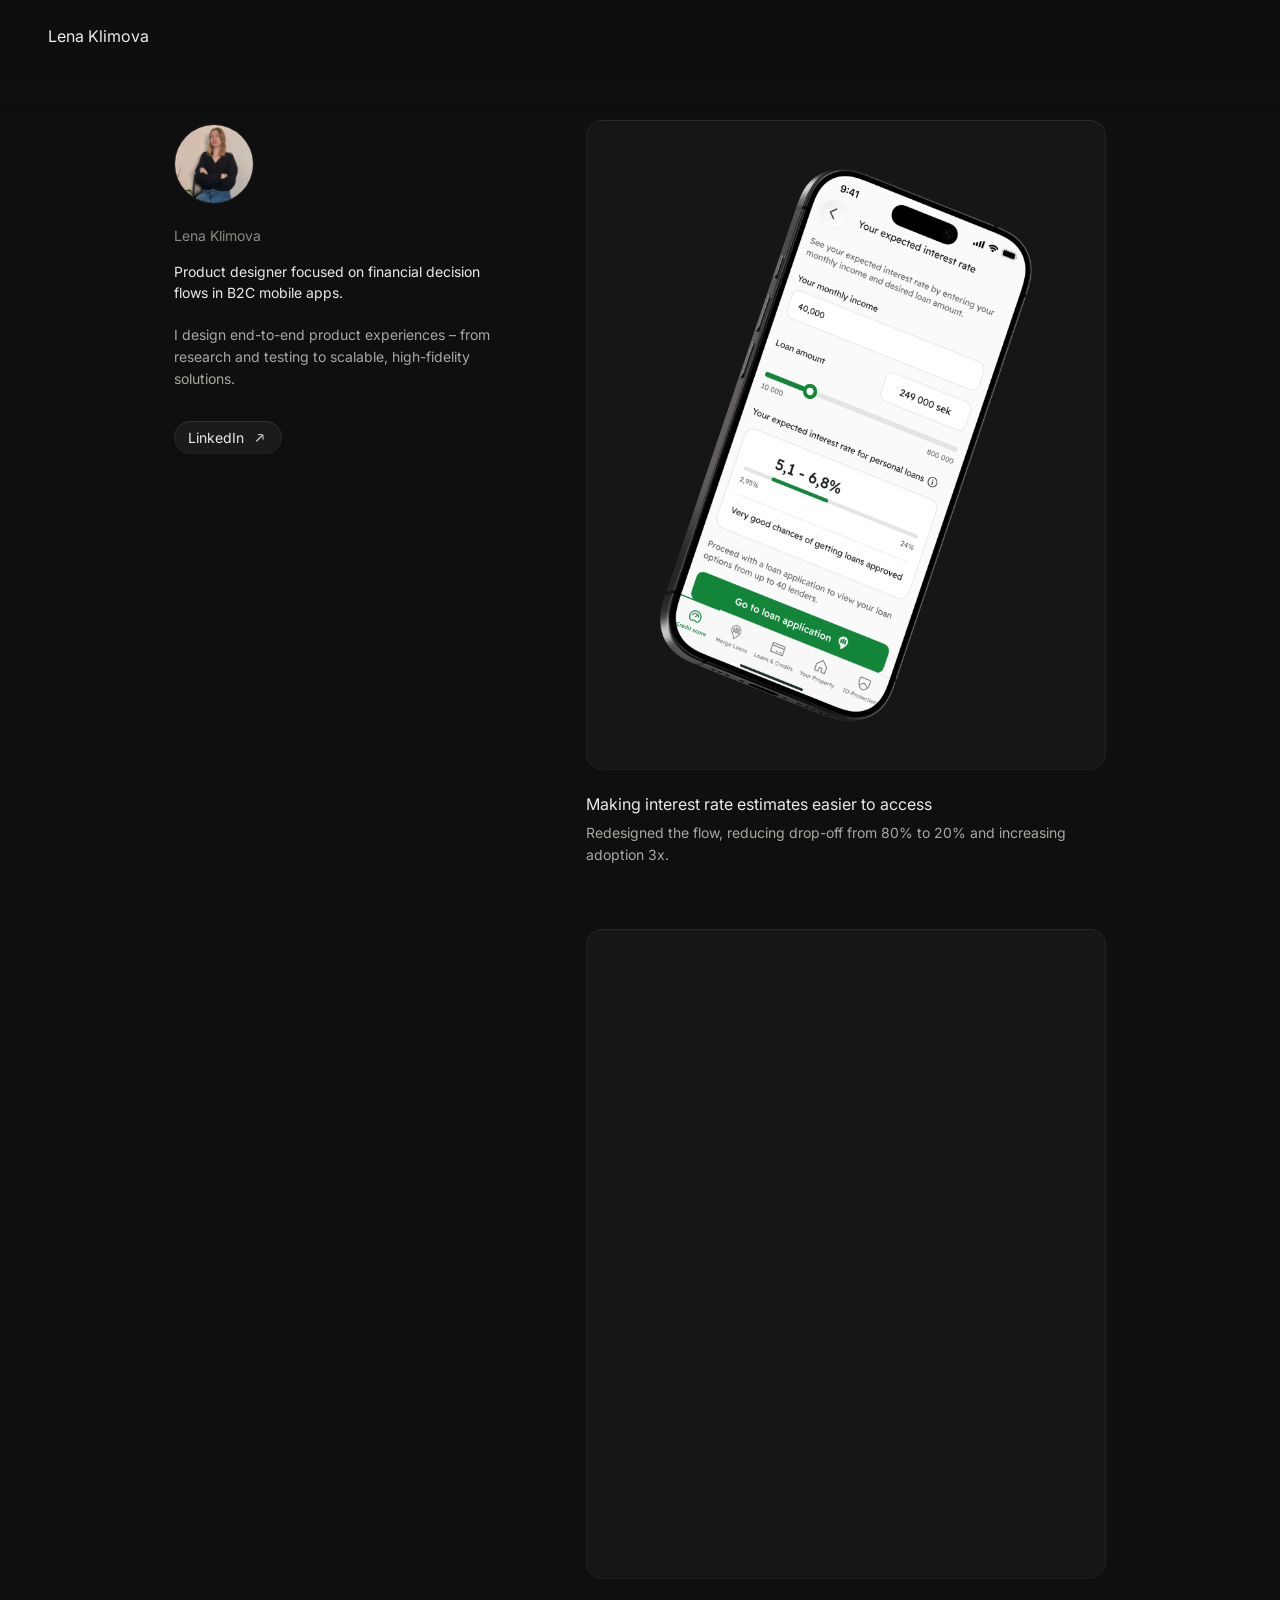
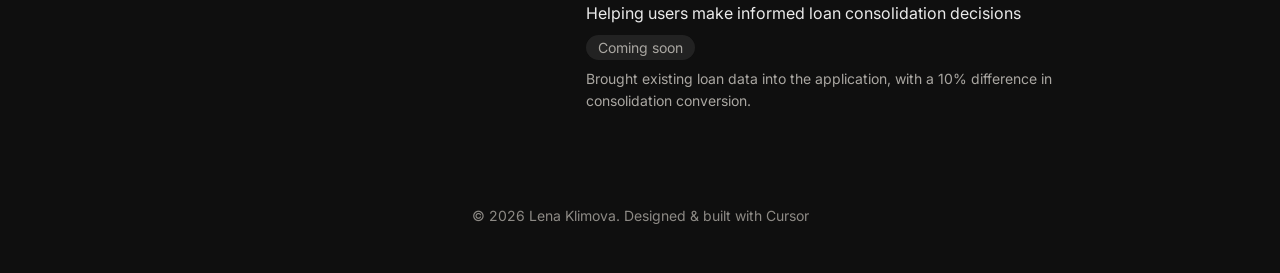
==== index.html @ 13dbcd78 "Make the Coming soon badge smaller. The previous padding change was too slight to see next to the Li" ====
<!DOCTYPE html>
<html lang="en">
<head>
  <meta charset="UTF-8" />
  <meta name="viewport" content="width=device-width, initial-scale=1.0" />
  <title>Lena Klimova</title>

  <!-- Google Fonts (Inter) -->
  <link href="https://fonts.googleapis.com/css2?family=Inter:wght@400;500;600&display=swap" rel="stylesheet">

  <link rel="stylesheet" href="styles.css?v=124" />
</head>
<body class="preload home">

  <nav class="nav">
    <a href="/lena-portfolio/" class="nav-logo">Lena Klimova</a>
  </nav>

  <main class="home-shell">
    <aside class="home-bio">
      <img src="avatar.jpg" class="avatar" alt="Lena Klimova" />
      <p class="text-small">Lena Klimova</p>
      <p class="home-bio-role">Product designer focused on financial decision flows in B2C mobile apps.</p>
      <p class="home-bio-sub">
        I design end-to-end product experiences – from research and testing to scalable, high-fidelity solutions.
      </p>
      <a href="https://www.linkedin.com/in/lena-klimova-8a553314b/" target="_blank" rel="noopener noreferrer" class="button">
        LinkedIn
        <svg viewBox="0 0 24 24" fill="none">
          <path d="M9.46484 6.96484L15.5359 6.96485C16.0882 6.96485 16.5359 7.41257 16.5359 7.96485L16.5359 14.0359" stroke="currentColor" stroke-width="1.5" stroke-linecap="round"/>
          <path d="M6.96484 16.4648L15.4648 7.96484" stroke="currentColor" stroke-width="1.8" stroke-linecap="round"/>
        </svg>
      </a>
    </aside>

    <div class="home-work">

      <article class="home-entry case reveal-group">
        <a href="case-irm-kreddy.html" class="home-entry-link reveal">
          <div class="case-card home-preview">
            <img src="images/case/irm/irm-cover.png?v=trim" alt="Interest rate estimation in Kreddy" class="home-preview-cover" />
          </div>
          <h2 class="home-entry-title">Making interest rate estimates easier to access</h2>
          <p class="home-entry-subtext">
            Redesigned the flow, reducing drop-off from 80% to 20% and increasing adoption 3x.
          </p>
        </a>
      </article>

      <article class="home-entry case reveal-group">
        <div class="home-entry-link home-entry-static reveal">
          <div class="case-card home-preview">
            <video class="home-preview-cover" src="images/case/loan/uc-cover.mp4?v=h264" autoplay muted loop playsinline preload="auto" aria-label="Loan consolidation in Kreddy"></video>
          </div>
          <h2 class="home-entry-title">Helping users make informed loan consolidation decisions</h2>
          <span class="case-badge">Coming soon</span>
          <p class="home-entry-subtext">
            Brought existing loan data into the application, with a 10% difference in consolidation conversion.
          </p>
        </div>
      </article>

    </div>
  </main>

  <footer class="footer reveal">
    <p class="text-small">© 2026 Lena Klimova. Designed & built with Cursor</p>
  </footer>

  <script src="script.js?v=57"></script>
</body>
</html>
---- styles.css ----
:root {
  /* Background */
  --bg-primary: #0F0F0F;
  --bg-button: rgba(255, 255, 255, 0.05);

  /* Shared fill for raised surfaces (cards, media shells).
     Sits just above --bg-primary; the stroke carries the edge. */
  --surface-fill: #161616;

  /* Text */
  --text-primary: #EAEAEA;
  --text-secondary: #AAA7A2;
  --text-tertiary: #8D8A85;

  /* Typography */
  --font-family: Inter, sans-serif;
  --text-hero: 40px;
  --text-title: 24px;
  --text-body: 16px;
  --text-small: 14px;
  --weight-medium: 500;
  --weight-regular: 400;
  --lh-tight: 1.15;
  --lh-heading: 1.25;
  --lh-normal: 1.2;
  --lh-body: 1.55;

  /* Bevelled hairline for dark surfaces: overall 1px stroke,
     lit top edge, shaded bottom edge. */
  --surface-stroke:
    inset 0 0 0 1px rgba(255, 255, 255, 0.05),
    inset 0 1px rgba(80, 80, 80, 0.16),
    inset 0 -1px rgba(0, 0, 0, 0.18);

  /* Corner radius for landscape media surfaces (hero, case images). */
  --radius-media: 28px;

  /* subtle motion tokens */
  --motion-duration: 0.48s;
  --motion-ease: cubic-bezier(0.22, 1, 0.36, 1);
  --reveal-offset: 20px;
  --reveal-duration: 0.6s;
  --reveal-stagger: 80ms;

  /* Single source of truth for case card width.
     Used by both .case-cards (grid) and .case-cards--scroll (flex). */
  --case-card-width: calc((100% - 16px) / 2);
}

*,
*::before,
*::after {
  box-sizing: border-box;
}

html {
  overflow-x: clip;
  max-width: 100%;
}

body {
    margin: 0;
    font-family: var(--font-family);
    background: var(--bg-primary);
    color: var(--text-primary);
    overflow-x: clip;
    max-width: 100%;
  }

img,
video {
  max-width: 100%;
  height: auto;
}

.text-hero {
  font-family: var(--font-family);
  font-size: var(--text-hero);
  font-weight: var(--weight-regular);
  line-height: 1.1;
  letter-spacing: -0.01em;
}

.text-title {
  font-family: var(--font-family);
  font-size: var(--text-title);
  font-weight: var(--weight-regular);
  line-height: var(--lh-heading);
  color: var(--text-primary);
}

.text-body {
  font-family: var(--font-family);
  font-size: var(--text-body);
  font-weight: var(--weight-regular);
  line-height: var(--lh-normal);
  color: var(--text-secondary);
}

.text-small {
  font-family: var(--font-family);
  font-size: var(--text-small);
  font-weight: var(--weight-regular);
  line-height: var(--lh-normal);
  color: var(--text-tertiary);
}

p {
  line-height: var(--lh-body);
  margin-top: 0;
  margin-bottom: 16px;
}

h2,
h3 {
  margin-top: 0;
  margin-bottom: 16px;
}

p.text-body {
  line-height: var(--lh-body);
}

body.preload .reveal {
  opacity: 0 !important;
  transform: translateY(var(--reveal-offset)) !important;
}

body.preload .direction-points .direction-point {
  opacity: 0;
  transform: translateY(8px);
}

  /* NAV */
  
  .nav {
    position: sticky;
    top: 0;
    left: 0;
    width: 100%;
    z-index: 1000;
    box-sizing: border-box;
    height: 72px;
    display: flex;
    align-items: center;
    padding: 0 48px;
    font-weight: var(--weight-regular);
    background: rgba(15, 15, 15, 0.35);
    border: none;
    box-shadow: none;
    backdrop-filter: blur(20px);
    -webkit-backdrop-filter: blur(20px);
    transition: background 0.3s ease;
  }

  .nav.scrolled {
    background: rgba(15, 15, 15, 0.4);
  }

  .nav::after {
    content: "";
    position: absolute;
    left: 0;
    right: 0;
    bottom: -40px;
    height: 40px;
    background: linear-gradient(
      to bottom,
      rgba(15, 15, 15, 0.25),
      rgba(15, 15, 15, 0.12),
      rgba(15, 15, 15, 0)
    );
    pointer-events: none;
  }
  
  .nav-logo {
    font-size: 16px;
    color: inherit;
    text-decoration: none;
    cursor: pointer;
    transition: opacity 0.2s ease;
  }

  .nav-logo:hover {
    opacity: 0.8;
  }

  /* HOME: work column + sticky bio */

.home-shell {
  display: grid;
  grid-template-columns: 340px 520px;
  column-gap: 72px;
  align-items: start;
  max-width: 1004px;
  margin: 0 auto;
  padding: 48px 36px 24px;
}

.home-work {
  min-width: 0;
}

.home .case {
  margin-bottom: 64px;
}

.home .case:last-child {
  margin-bottom: 0;
}

.home-entry-link {
  display: block;
  color: inherit;
  text-decoration: none;
}

.home .case-card.home-preview {
  margin-top: 0;
  width: 100%;
  aspect-ratio: 4 / 5;
  border-radius: 16px;
}

.home .case-card.home-preview img {
  width: 100%;
  height: 100%;
  object-fit: cover;
  object-position: center;
}

.home .case-card.home-preview img.home-preview-cover,
.home .case-card.home-preview video.home-preview-cover {
  display: block;
  object-fit: contain;
  object-position: center;
  background: transparent;
  pointer-events: none;
}

.home .case-card.home-preview:has(video.home-preview-cover) {
  display: flex;
  align-items: center;
  justify-content: center;
  overflow: hidden;
}

.home .case-card.home-preview video.home-preview-cover {
  width: auto;
  height: 139%;
  max-width: none;
  flex: 0 0 auto;
  object-fit: fill;
  transform: translateY(12px);
}

.home .case-card.home-preview:has(.home-preview-cover) {
  padding: 48px 20px;
}

.home-entry-title {
  margin: 24px 0 0;
  color: var(--text-primary);
  font-family: var(--font-family);
  font-size: var(--text-body);
  font-weight: var(--weight-regular);
  line-height: var(--lh-heading);
}

.home-entry-link .case-badge {
  margin-top: 12px;
  padding: 4px 12px;
  background: #222222;
  color: var(--text-secondary);
}

.home-entry-subtext {
  margin: 8px 0 0;
  color: var(--text-secondary);
  font-family: var(--font-family);
  font-size: var(--text-small);
  font-weight: var(--weight-regular);
  line-height: var(--lh-body);
}

.home-entry-link .case-badge + .home-entry-subtext {
  margin-top: 8px;
}

@media (hover: hover) and (pointer: fine) {
  .home .case-card.home-preview:hover {
    transform: none;
  }

  .home-entry-link:hover .home-preview {
    transform: translateY(-4px);
  }

  .home-entry-static:hover .home-preview {
    transform: none;
  }
}

.home-entry-static {
  cursor: default;
}

.home-bio {
  position: sticky;
  top: 96px;
  display: flex;
  flex-direction: column;
  align-items: flex-start;
  padding-top: 4px;
}

.home-bio .avatar {
  width: 80px;
  height: 80px;
  margin-bottom: 24px;
}

.home-bio .text-small {
  margin: 0 0 16px;
}

.home-bio-role {
  margin: 0 0 20px;
  color: var(--text-primary);
  font-family: var(--font-family);
  font-size: var(--text-small);
  font-weight: var(--weight-regular);
  line-height: var(--lh-body);
}

.home-bio-sub {
  margin: 0 0 32px;
  color: var(--text-secondary);
  font-family: var(--font-family);
  font-size: var(--text-small);
  font-weight: var(--weight-regular);
  line-height: var(--lh-body);
}

.home-bio .button {
  width: auto;
  justify-content: flex-start;
  padding: 8px 14px;
  font-size: var(--text-small);
}

.home-bio .button svg {
  width: 16px;
  height: 16px;
}

.home .footer {
  max-width: 1004px;
  margin: 0 auto;
  padding: 72px 36px 48px;
}

  /* HERO */
  
  .hero {
    display: flex;
    flex-direction: column;
    align-items: center;
    text-align: center;
    padding: 48px 20px 120px;
  }
  
  /* AVATAR */
  
  .avatar {
  width: 96px;
  height: 96px;

  border-radius: 50%;
  object-fit: cover;

  border: 1px solid rgba(255, 255, 255, 0.08);

  margin-bottom: 24px;
  filter: brightness(0.95) contrast(0.92);
}
  
  /* TITLE */
  
  h1 {
    max-width: 720px;
    margin: 0 0 24px;
  }
  
  /* SUBTEXT */
  
  .subtext {
    max-width: 456px;
    color: var(--text-secondary);
    margin: 0 0 24px;
    line-height: var(--lh-body);
  }
  
  /* BUTTONS */
  
  .buttons {
    display: flex;
    justify-content: center;
    gap: 12px;
  }
  
  .button {
    display: inline-flex;
    align-items: center;
    gap: 8px;
  
    padding: 10px 16px;
    border-radius: 999px;
  
    background: var(--bg-button);
    color: var(--text-primary);
  
    font-size: var(--text-body);
    font-weight: var(--weight-regular);
    text-decoration: none;

    box-shadow: var(--surface-stroke);

    transition: all 0.2s ease;
  }
  
  .button svg {
    width: 20px;
    height: 20px;
    opacity: 0.9;
  }
  
  /* hover */
  
  .button:hover {
    background: rgba(255, 255, 255, 0.1);
  }
  
  .button:hover svg {
    transform: translate(2px, -2px);
  }
  /* =========================
   CASES SECTION
========================= */

.cases {
  max-width: 1100px;
  margin: 0 auto;
  padding: 115px 20px 24px;
  overflow-x: clip;
}

.cases .case-subtext {
  max-width: 640px;
}

.case-page {
  max-width: 1100px;
  margin: 0 auto;
  padding: 96px 20px 80px;
  overflow-x: clip;
}

/* Case study page hero (scoped — homepage also uses .hero) */
.case-page .hero {
  display: block;
  text-align: left;
  padding: 0;
}

.case-page .hero p {
  margin: 0;
}

.case-page .hero h1 {
  max-width: none;
}

.case-page .hero h1 {
  margin: 0;
}

.case-page .hero-grid {
  display: grid;
  grid-template-columns: 560px 300px;
  gap: 140px;
  align-items: start;
}

.case-page .hero-left {
  display: flex;
  flex-direction: column;
  gap: 16px;
}

.case-page .hero-left > .text-small {
  margin-bottom: 12px;
}

.case-page .hero-results {
  display: flex;
  flex-direction: column;
  width: 100%;
  margin-top: 32px;
}

.case-page .hero-results .text-title {
  margin: 0 0 16px;
}

.case-page .hero-results-metrics,
.metric-row {
  display: flex;
  flex-direction: row;
  flex-wrap: nowrap;
  align-items: flex-start;
  gap: 88px;
  width: 100%;
}

.case-page .hero-results-metric,
.metric-item {
  display: flex;
  flex-direction: column;
  gap: 4px;
}

.case-page .hero-results .section-subheading,
.metric-item .section-subheading {
  margin: 0;
  font-variant-numeric: tabular-nums;
}

.case-page .hero-results .impact-arrow,
.metric-item .impact-arrow {
  font-size: 0.9em;
  color: var(--text-secondary);
  transform: translateY(-0.04em);
}

.case-page .hero-results .text-body,
.metric-item .text-body {
  margin: 0;
}

.case-content .metric-item p {
  margin: 0;
}

.case-content .metric-row + .text-body {
  margin-top: 32px;
}

.case-content .metric-row + .section-kicker {
  margin-top: 32px;
}

.hero-text {
  max-width: 800px;
}

.case-page .hero-right {
  display: flex;
  flex-direction: column;
  gap: 32px;
}

.case-page .meta-block {
  display: flex;
  flex-direction: column;
  gap: 0;
}

.case-page .meta-block p {
  margin: 0;
}

.case-page .meta-block .text-small {
  margin-bottom: 10px;
}

.case-page .meta-block .text-body + .text-body {
  margin-top: 4px;
}

.case-page .hero-image {
  margin-top: 40px;
  margin-bottom: 0;
  width: 100%;
  height: 640px;
  border-radius: var(--radius-media);

  background-color: var(--surface-fill);
  background-image: url("irm-hero.jpg");
  background-size: cover;
  background-position: center;
  background-repeat: no-repeat;
  box-shadow: var(--surface-stroke);
}

/* Empty hero media shell for case scaffolds (keeps shared card metrics). */
.case-page .hero-image--placeholder {
  background-image: none;
}

.case-section {
  margin-top: 80px;
}

@media (min-width: 901px) {
  .case-section:not(:has(.case-block, .case-cards, .case-hypotheses, .impact-metrics, .compare-columns))
    + .case-section:not(:has(.case-block, .case-cards, .case-hypotheses, .impact-metrics, .compare-columns)) {
    margin-top: 64px;
  }

  .case-section:not(:has(.case-block, .case-cards, .case-hypotheses, .impact-metrics, .compare-columns))
    + .case-section.case-section--visual {
    margin-top: 80px;
  }
}

.case-block + .case-block {
  margin-top: 72px;
}

.case-content + .case-block,
.case-content + .case-hypotheses,
.case-block + .case-content,
.case-cards + .case-content {
  margin-top: 40px;
}

.case-content + .compare-columns {
  margin-top: 40px;
}

.compare-columns + .case-content {
  margin-top: 24px;
}

.case-block + .case-hypotheses {
  margin-top: 40px;
}

.case-content {
  max-width: 576px;
  display: flex;
  flex-direction: column;
}

.case-content p,
.case-content li {
  line-height: var(--lh-body);
}

.case-content p {
  margin-top: 0;
  margin-bottom: 16px;
}

.case-content p.section-subheading {
  font-size: 18px;
  line-height: var(--lh-heading);
}

.case-content p,
.case-content ul {
  max-width: 576px;
}

.case-content .text-title {
  margin: 0 0 16px;
}

.case-content .text-body {
  margin: 0 0 16px;
  color: var(--text-secondary);
}

.case-content .case-subtext {
  margin: 0 0 16px;
  color: var(--text-secondary);
}

.case-content .text-body + .text-body,
.case-content .case-subtext + .text-body,
.case-content .text-body + .case-subtext {
  margin-top: 0;
}

.case-content .text-body:has(+ .text-title),
.case-content .case-subtext:has(+ .text-title) {
  margin-bottom: 0;
}

.case-content .text-title + .text-body,
.case-content .text-title + .case-subtext {
  margin-top: 0;
}

.case-content .text-body + .text-title {
  margin-top: 80px;
}

.case-content:has(+ .case-block) > :last-child,
.case-content:has(+ .case-hypotheses) > :last-child,
.case-content:has(+ .case-cards) > :last-child,
.case-content:has(+ .compare-columns) > :last-child {
  margin-bottom: 0;
}

.section-subheading {
  color: var(--text-primary);
  font-family: var(--font-family);
  font-size: var(--text-body);
  font-weight: 500;
  line-height: var(--lh-heading);
  margin: 24px 0 12px;
}

.section-kicker {
  margin: 0 0 8px;
  color: var(--text-primary);
  font-family: var(--font-family);
  font-size: 20px;
  font-weight: 500;
  line-height: var(--lh-heading);
}

.case-content p.section-kicker {
  margin: 0 0 8px;
}

.case-content .text-title:has(+ .section-kicker) {
  margin-bottom: 0;
}

.case-content .text-title + .section-kicker {
  margin-top: 16px;
}

.case-content .text-body:has(+ .section-kicker) {
  margin-bottom: 0;
}

.case-content .text-body + .section-kicker {
  margin-top: 32px;
}

.case-content .section-kicker + .metric-row {
  margin-top: 0;
}

.case-content .section-kicker + .impact-metrics {
  margin-top: 8px;
}

.analysis-label {
  color: var(--text-primary);
  font-weight: 500;
}

.case-content .case-subtext:has(+ .section-subheading) {
  margin-bottom: 0;
}

.case-content .case-subtext + .section-subheading {
  margin-top: 24px;
}

.case-content ul {
  margin-top: 0;
  margin-bottom: 0;
  padding-left: 18px;
  color: var(--text-secondary);
}

.case-content .text-body + ul {
  margin-top: 16px;
}

.case-content .text-title + ul {
  margin-top: 0;
}

.case-content .text-title:has(+ ul) {
  margin-bottom: 12px;
}

.case-content .section-subheading + ul {
  margin-top: 0;
}

.case-content ul + .section-subheading {
  margin-top: 24px;
}

.case-list li {
  margin-top: 6px;
}

.case-list li:first-child {
  margin-top: 0;
}

.case-content .case-list li {
  font-size: var(--text-body);
  font-weight: var(--weight-regular);
}

.case-hypotheses {
  width: 100%;
  margin-top: 0;
  margin-bottom: 0;
  display: grid;
  grid-template-columns: 1fr 1fr;
  gap: 16px;
  align-items: stretch;
}

.hypothesis-card {
  background: var(--surface-fill);
  border-radius: 20px;
  padding: 32px 40px 32px;
  min-height: auto;
  display: flex;
  flex-direction: column;
  align-items: left;
  gap: 16px;
}

.hypothesis-card > * {
  width: 100%;
  max-width: 420px;
}

.hypothesis-card h3 {
  color: var(--text-primary);
  font-size: 18px;
  font-weight: 500;
  margin: 0;
  text-align: left;
}

.hypothesis-card p {
  margin: 0;
  color: var(--text-secondary);
  font-weight: 400;
  line-height: 1.6;
  text-align: left;
}

@media (max-width: 900px) {
  .case-hypotheses {
    grid-template-columns: 1fr;
  }
}

.case-content .text-title:has(+ .impact-metrics) {
  margin-bottom: 0;
}

.case-content .text-title + .impact-metrics {
  margin-top: 32px;
}

.impact-metrics {
  display: grid;
  grid-template-columns: max-content max-content;
  column-gap: 88px;
  row-gap: 24px;
  margin-bottom: 48px;
}

.impact-metric {
  display: flex;
  flex-direction: column;
  align-items: flex-start;
  gap: 4px;
}

.impact-metric .text-hero {
  margin: 0;
  line-height: 1;
  font-variant-numeric: tabular-nums;
}

.impact-arrow {
  display: inline-block;
  margin: 0 0.22em 0 0.18em;
  font-size: 0.5em;
  font-weight: 400;
  color: var(--text-tertiary);
  line-height: 1;
  transform: translateY(-0.14em);
}

.impact-metric .text-body {
  margin: 0;
}

@media (max-width: 900px) {
  .impact-metrics {
    grid-template-columns: 1fr;
    column-gap: 0;
    row-gap: 32px;
  }

  .impact-metric {
    max-width: none;
  }
}

/* Comparison cards (e.g. Rejected vs Selected alternatives).
   Scoped under .case-cards to avoid clashing with the homepage .case-card tile
   and the homepage .case-badge. */
.case-cards {
  width: 100%;
  margin-top: 40px;
  display: grid;
  grid-template-columns: var(--case-card-width) var(--case-card-width);
  gap: 16px;
}

.case-cards .case-card {
  height: 600px;
  min-height: 600px;
  margin: 0;
  padding: 24px;
  box-sizing: border-box;
  background: var(--surface-fill);
  border-radius: 20px;
  display: flex;
  flex-direction: column;
  overflow: hidden;
  transition: none;
}

.case-cards .case-card:hover {
  transform: none;
}

.case-cards .case-card:has(video) {
  height: auto;
  min-height: 0;
  padding-bottom: 40px;
}

.case-cards .case-card:has(video) .case-card-content {
  min-height: 0;
}

.case-cards .case-card:has(video) .case-card-media {
  margin: 32px 0 0;
  flex: none;
}

.case-cards .case-card-content {
  display: flex;
  flex-direction: column;
  align-items: flex-start;
  gap: 8px;
  min-height: 140px;
}

.case-cards .card-title {
  margin: 0;
  color: var(--text-primary);
  font-family: var(--font-family);
  font-size: 18px;
  font-weight: 500;
  line-height: 1.25;
}

.case-cards .case-card .case-subtext {
  margin: 0;
  max-width: 560px;
  color: var(--text-secondary);
  font-size: 16px;
  line-height: 1.4;
}

.case-cards .case-card .case-badge {
  display: inline-block;
  align-self: flex-start;
  margin: 12px 0 0;
  padding: 6px 12px;
  border-radius: 999px;
  backdrop-filter: none;
  font-size: 14px;
  font-weight: var(--weight-regular);
  line-height: 1;
  white-space: nowrap;
}

.case-cards .case-card .case-badge.rejected {
  background: #2A2A2A;
  color: #A1A1A1;
}

.case-cards .case-card .case-badge.selected {
  background: #2A2A2A;
  color: #EAEAEA;
}

.case-card-media {
  margin: 76px -24px -24px;
  padding-top: 0;
  position: relative;
  flex: 1;
  min-height: 0;
  overflow: hidden;
  display: flex;
  justify-content: center;
  align-items: flex-start;
}

.case-cards .direction-column {
  display: flex;
  flex-direction: column;
  gap: 24px;
  min-width: 0;
}

.direction-points {
  display: flex;
  flex-direction: column;
  gap: 24px;
  margin: 0;
  padding: 0 24px 0 0;
  box-sizing: border-box;
  max-width: 100%;
  list-style: none;
}

.direction-point {
  display: flex;
  align-items: flex-start;
  gap: 8px;
}

.direction-points.is-pending .direction-point {
  opacity: 0;
  transform: translateY(8px);
}

.direction-points.is-visible .direction-point {
  animation: direction-point-in 0.9s cubic-bezier(0.33, 0, 0.2, 1) both;
}

.direction-points.is-visible .direction-point:nth-child(1) {
  animation-delay: 80ms;
}

.direction-points.is-visible .direction-point:nth-child(2) {
  animation-delay: 420ms;
}

.direction-points.is-visible .direction-point:nth-child(3) {
  animation-delay: 760ms;
}

@keyframes direction-point-in {
  from {
    opacity: 0;
    transform: translateY(8px);
  }
  to {
    opacity: 1;
    transform: translateY(0);
  }
}

.direction-point-icon {
  display: flex;
  flex: 0 0 1.25em;
  align-items: center;
  justify-content: center;
  height: 1.2em;
  color: var(--text-primary);
  font-family: var(--font-family);
  font-size: 16px;
  font-style: normal;
  font-variant-emoji: text;
  font-weight: var(--weight-regular);
  line-height: 1;
  text-align: center;
}

.direction-point .text-body {
  flex: 1;
  min-width: 0;
  margin: 0;
  line-height: var(--lh-normal);
}

.case-cards .case-card-media img,
.case-cards .case-card-media video {
  display: block;
  width: 100%;
  max-width: 300px;
  height: auto;
  margin-top: 0;
  transform: scale(1.05);
  transform-origin: top center;
}

.case-cards .case-card-media video {
  max-width: 260px;
  transform: none;
  object-fit: contain;
  object-view-box: inset(12.92% 39.69% 14.31% 39.69%);
}

@media (max-width: 900px) {
  .case-cards,
  .compare-columns {
    grid-template-columns: 1fr;
  }

  .compare-columns {
    grid-template-rows: none;
    row-gap: 56px;
  }

  .compare-column {
    display: flex;
    flex-direction: column;
    grid-row: auto;
  }

  .metric-row {
    flex-wrap: wrap;
    gap: 32px;
  }
}

/* Horizontal-scroll variant: shows exactly 2 cards per viewport,
   remaining cards are reachable via scroll + pagination dots. */
.case-cards.case-cards--scroll {
  display: flex;
  flex-direction: row;
  flex-wrap: nowrap;
  gap: 16px;
  width: 100%;
  max-width: 100%;
  padding-left: 0;
  padding-right: 24px;
  padding-bottom: 4px;
  overflow-x: auto;
  overflow-y: visible;
  scroll-snap-type: x proximity;
  scroll-behavior: smooth;
  align-items: stretch;
  scrollbar-width: none;
  -ms-overflow-style: none;
  -webkit-overflow-scrolling: touch;
  overscroll-behavior-x: contain;
}

.case-cards.case-cards--scroll::-webkit-scrollbar {
  display: none;
}

.case-cards.case-cards--scroll .case-card {
  flex: 0 0 var(--case-card-width);
  max-width: var(--case-card-width);
  box-sizing: border-box;
  scroll-snap-align: start;
}

/* Interaction-state PNGs have extra whitespace above the phone in the file.
   Move the media block up (~20px) so phones align optically with the grid section. */
.case-cards.case-cards--scroll .case-card-media {
  margin: 56px -24px -24px;
  padding-top: 0;
}

@media (max-width: 900px) {
  .case-cards.case-cards--scroll {
    gap: 12px;
    padding-left: max(16px, env(safe-area-inset-left, 0px));
    padding-right: max(16px, env(safe-area-inset-right, 0px));
    scroll-padding-inline: max(16px, env(safe-area-inset-left, 0px))
      max(16px, env(safe-area-inset-right, 0px));
    scroll-snap-type: x mandatory;
  }

  .case-cards.case-cards--scroll .case-card {
    flex: 0 0 92%;
    max-width: 92%;
    scroll-snap-align: center;
    scroll-snap-stop: always;
  }
}

@media (min-width: 901px) {
  .case-pagination .case-pagination-dot:nth-child(n + 3) {
    display: none;
  }
}

.case-pagination {
  margin-top: 16px;
  display: flex;
  justify-content: center;
  align-items: center;
  gap: 6px;
}

.case-pagination-dot {
  width: 6px;
  height: 6px;
  padding: 0;
  border: none;
  border-radius: 50%;
  background: var(--text-secondary);
  cursor: pointer;
  transition: background 0.2s ease, transform 0.2s ease;
}

.case-pagination-dot:hover {
  background: var(--text-primary);
}

.case-pagination-dot.is-active {
  background: var(--text-primary);
}

.case-label {
  margin-top: 0;
  margin-bottom: 24px;
}

.case-block {
  margin-bottom: 0;
}

.case-image {
  position: relative;
}

.case-image,
.case-image img,
.case-image--placeholder {
  width: 100%;
  height: auto;
  border-radius: var(--radius-media);
  display: block;
}

/* Empty media shell for sections awaiting final assets.
   Ratio matches the case image assets (2200x1280). */
.case-image--placeholder {
  aspect-ratio: 2200 / 1280;
  background-color: var(--surface-fill);
}

.compare-columns {
  width: 100%;
  display: grid;
  grid-template-columns: var(--case-card-width) var(--case-card-width);
  grid-template-rows: auto auto auto;
  column-gap: 24px;
}

.compare-column {
  display: grid;
  grid-template-rows: subgrid;
  grid-row: span 3;
  min-width: 0;
}

.compare-column .section-kicker {
  margin: 0 0 4px;
}

.compare-column .text-body {
  margin: 0 0 16px;
}

.compare-column .case-image,
.compare-column .case-image--placeholder {
  width: 100%;
  min-height: 400px;
  aspect-ratio: auto;
  background: none;
  border-radius: 0;
  box-shadow: none;
}

.compare-column .case-image::after {
  content: none;
}

@media (max-width: 1100px) {
  .case-page .hero-grid {
    grid-template-columns: 1fr;
    gap: 40px;
  }
}

.case-cta {
  display: inline-flex;
  align-items: center;
  justify-content: center;
  margin-top: 28px;
  position: relative;
  z-index: 20;
  background: rgba(255, 255, 255, 0.18);
  backdrop-filter: blur(16px);
  -webkit-backdrop-filter: blur(16px);
  color: rgba(255, 255, 255, 0.95);
  border: none;
  border-radius: 999px;
  padding: 12px 20px;
  font-size: var(--text-body);
  font-weight: var(--weight-regular);
  text-decoration: none;
  opacity: 1;
  box-shadow: 0 8px 24px rgba(0, 0, 0, 0.4), var(--surface-stroke);
  transition: transform 0.2s ease, background 0.2s ease,
    backdrop-filter 0.2s ease, -webkit-backdrop-filter 0.2s ease,
    box-shadow 0.2s ease;
}

.case-cta:hover {
  background: rgba(255, 255, 255, 0.24);
  transform: translateY(-1px);
}

.case {
  margin-bottom: 80px;
}

/* HEADER */

.case-header {
  margin-bottom: 24px;
}

.case-title {
  display: flex;
  align-items: center;
  gap: 12px;
  flex-wrap: wrap;
  color: var(--text-primary);
  margin: 0 0 14px;
}

.case-badge {
  display: inline-block;
  font-size: var(--text-small);
  font-weight: var(--weight-regular);

  padding: 2px 8px;
  border-radius: 999px;

  background: rgba(255, 255, 255, 0.05);
  backdrop-filter: blur(4px);
  border: none;

  color: var(--text-secondary);

  white-space: nowrap;
}

.case-row {
  display: flex;
  justify-content: space-between;
  align-items: flex-start;
  gap: 16px;
  margin-top: 4px;
}

.case-subtext {
  color: var(--text-secondary);
  margin: 0;
  margin-top: 4px;
  line-height: var(--lh-body);
}

.case-year {
  color: var(--text-tertiary);
  white-space: nowrap;
}

/* CARD */

/* index.html L68–76: “View project” = span.case-hover-btn (inside a.case-card > .case-hover) */
.case-card {
  display: block;
  position: relative;
  z-index: 1;
  margin-top: 16px;
  border-radius: var(--radius-media);
  overflow: hidden;
  background: var(--surface-fill);
  transition: transform 0.2s ease;
}

.case:hover {
  opacity: 1 !important;
}

/* CTA stack only — not .case * (would break .reveal in .case-header) */
.case a.case-card,
.case a.case-card .case-hover,
.case a.case-card .case-hover-btn {
  opacity: 1 !important;
}

.case-card img {
  position: relative;
  z-index: 1;
  width: 100%;
  height: auto;
  display: block;
}

.case--disabled .case-card {
  pointer-events: none;
  cursor: default;
}

/* HOVER */

.case-hover {
  position: absolute;
  inset: 0;
  z-index: 2;
  opacity: 1;
  pointer-events: none;
}

a.case-card .case-hover-btn {
  position: absolute;
  z-index: 20;
  left: 50%;
  top: 50%;
  transform: translate(-50%, -50%);
  transform-origin: center center;
  display: inline-flex;
  align-items: center;
  gap: 8px;

  padding: 10px 16px;
  border-radius: 999px;
  border: none;

  font-size: 14px;
  font-weight: var(--weight-regular);

  opacity: 1 !important;
  visibility: visible;
  pointer-events: auto;

  background: #2a2a2a;
  color: rgba(255, 255, 255, 0.95);
  box-shadow: 0 8px 28px rgba(0, 0, 0, 0.5), var(--surface-stroke);
  transition: background 0.25s ease, box-shadow 0.25s ease, transform 0.2s ease;
}

a.case-card:hover .case-hover-btn {
  transform: translate(-60%, -50%) scale(1.04);
}

.btn-icon {
  display: flex;
}

@media (hover: hover) and (pointer: fine) {
  a.case-card:hover .case-hover-btn:hover {
    background: #3a3a3a;
    box-shadow: 0 10px 32px rgba(0, 0, 0, 0.55), var(--surface-stroke);
  }

  .case-card:hover {
    opacity: 1 !important;
    transform: translateY(-4px);
  }
}

/* =========================
  SURFACE STROKE
========================= */

/* Drawn as an overlay rather than a plain inset shadow so full-bleed
   media inside a card can't paint over the stroke. */
.case-card,
.case-cards .case-card,
.hypothesis-card {
  position: relative;
}

.case-card::after,
.case-cards .case-card::after,
.hypothesis-card::after,
.case-image::after {
  content: "";
  position: absolute;
  inset: 0;
  z-index: 3;
  border-radius: inherit;
  pointer-events: none;
  box-shadow: var(--surface-stroke);
}

.compare-column .case-image::after {
  content: none;
}

/* =========================
  ANIMATIONS
========================= */

.reveal {
  opacity: 0;
  transform: translateY(var(--reveal-offset));
  will-change: transform, opacity;
  transition-delay: var(--reveal-delay, 0ms);
}

.reveal.is-visible {
  opacity: 1;
  transform: translateY(0);
  will-change: auto;
  transition:
    opacity var(--reveal-duration) var(--motion-ease),
    transform var(--reveal-duration) var(--motion-ease);
}

@media (prefers-reduced-motion: reduce) {
  .reveal,
  body.preload .reveal {
    opacity: 1 !important;
    transform: none !important;
    transition: none;
  }

  .direction-points.is-pending .direction-point,
  .direction-points.is-visible .direction-point {
    opacity: 1;
    transform: none;
    animation: none;
  }
}

.footer {
  text-align: center;
  margin-top: 24px;
  padding: 48px 0;
}

.footer p {
  color: var(--text-tertiary);
  opacity: 1;
  margin: 0;
}

/* =========================
   RESPONSIVE
========================= */

@media (max-width: 900px) {
  .nav {
    padding: 0 24px;
  }

  .home-shell {
    grid-template-columns: 1fr;
    row-gap: 48px;
    padding: 32px 24px 24px;
  }

  .home-bio {
    position: static;
  }

  .home .footer {
    padding: 40px 24px;
  }

  .case-page {
    padding-top: 72px;
    padding-bottom: 64px;
  }

  .cases {
    padding-top: 88px;
  }

  .case-section {
    margin-top: 64px;
  }

  .case-content .text-body + .text-title {
    margin-top: 56px;
  }

  .case-page .hero-image {
    height: clamp(300px, 52vw, 520px);
  }

  .case-row {
    flex-direction: column;
    align-items: flex-start;
    gap: 8px;
  }

  .case-year {
    white-space: normal;
  }

  .hypothesis-card {
    padding: 28px 24px;
  }

  .impact-metrics {
    column-gap: 48px;
  }
}

@media (max-width: 768px) {
  :root {
    --text-hero: 36px;
    --reveal-offset: 16px;
  }

  .hero {
    padding: 40px 20px 80px;
  }

  .cases {
    padding-top: 72px;
    padding-bottom: 32px;
  }

  .case {
    margin-bottom: 64px;
  }

  .case-page .hero-grid {
    gap: 32px;
  }

  .case-content + .case-block,
  .case-content + .case-hypotheses,
  .case-block + .case-content,
  .case-cards + .case-content,
  .case-cards {
    margin-top: 32px;
  }

  .case-content + .compare-columns,
  .compare-columns + .case-content {
    margin-top: 32px;
  }

  .case-content .text-title + .impact-metrics {
    margin-top: 28px;
  }

  .impact-metrics {
    margin-bottom: 40px;
  }
}

@media (max-width: 480px) {
  :root {
    --text-hero: 32px;
    --text-title: 22px;
    --text-body: 15px;
    --text-small: 13px;
    --reveal-offset: 14px;
    --reveal-duration: 0.55s;
  }

  .nav {
    height: 64px;
    padding: 0 16px;
  }

  .home-shell {
    padding: 24px 16px 16px;
  }

  .home-bio {
    top: auto;
  }

  .home .footer {
    padding: 40px 16px;
  }

  .hero {
    padding: 32px 16px 64px;
  }

  .avatar {
    width: 80px;
    height: 80px;
    margin-bottom: 20px;
  }

  h1 {
    margin-bottom: 20px;
  }

  .subtext {
    margin-bottom: 20px;
  }

  .buttons {
    flex-direction: column;
    align-items: stretch;
    width: 100%;
    max-width: 280px;
    gap: 10px;
  }

  .button {
    justify-content: center;
    min-height: 44px;
    padding: 12px 18px;
  }

  .cases {
    padding: 56px 16px 24px;
  }

  .case-page {
    padding: 48px 16px 56px;
  }

  .case-section {
    margin-top: 48px;
  }

  .case-content .text-body + .text-title {
    margin-top: 48px;
  }

  .case-page .hero-left {
    gap: 12px;
  }

  .case-page .hero-results-metrics,
  .metric-row {
    flex-wrap: wrap;
    gap: 32px;
  }

  .case-page .hero-right {
    gap: 24px;
  }

  :root {
    --radius-media: 20px;
  }

  .case-page .hero-image {
    margin-top: 32px;
    height: clamp(240px, 62vw, 360px);
  }

  .case-cards .case-card {
    height: auto;
    min-height: 500px;
    padding: 20px;
    border-radius: 16px;
  }

  .case-cards .case-card-content {
    min-height: 120px;
  }

  .case-cards .card-title {
    font-size: 18px;
  }

  .case-cards .case-card .case-subtext {
    font-size: 15px;
  }

  .case-card-media {
    margin: 56px -20px -20px;
  }

  .case-cards.case-cards--scroll .case-card-media {
    margin: 48px -20px -20px;
  }

  .case-cards .case-card-media img {
    max-width: 260px;
  }

  .case-cards .case-card-media video {
    max-width: 100%;
  }

  .hypothesis-card {
    padding: 24px 20px;
    border-radius: 16px;
    gap: 12px;
  }

  .hypothesis-card h3 {
    font-size: 18px;
  }

  .impact-metrics {
    grid-template-columns: 1fr;
    column-gap: 0;
    row-gap: 28px;
    margin-bottom: 36px;
  }

  .impact-metric .text-hero {
    font-size: var(--text-hero);
  }

  .case-pagination-dot {
    width: 8px;
    height: 8px;
    padding: 10px;
    background-clip: content-box;
  }

  .footer {
    padding: 40px 16px;
  }
}

@media (max-width: 390px) {
  :root {
    --text-hero: 30px;
    --text-title: 20px;
  }

  .case-cards .case-card {
    min-height: 460px;
  }

  .case-cards .case-card-media img {
    max-width: 240px;
  }

  .case-cards .case-card-media video {
    max-width: 100%;
  }

  .impact-metrics {
    row-gap: 24px;
  }
}

@media (hover: none) {
  .case-card:hover {
    transform: none;
  }

  .button:hover svg {
    transform: none;
  }
}

/* Experiment & results: grouped editorial layout. */
.case-content.experiment {
  max-width: 900px;
}

.case-content.experiment p,
.case-content.experiment ul {
  max-width: 900px;
}

.experiment .section-kicker {
  margin-bottom: 8px;
  font-size: 18px;
}

.experiment .section-kicker:has(+ .experiment-meta) {
  margin-bottom: 14px;
}

.experiment .section-kicker:has(+ .impact-metrics) {
  margin-bottom: 24px;
}

.experiment .text-title + .section-kicker {
  margin-top: 16px;
}

.experiment .text-body + .section-kicker,
.experiment .experiment-meta + .section-kicker {
  margin-top: 24px;
}

.experiment .text-body + .experiment-outcome {
  margin-top: 24px;
}

.experiment .experiment-method {
  margin: 0 0 6px;
  color: var(--text-primary);
  font-size: var(--text-body);
  font-weight: var(--weight-medium);
  font-variant-numeric: tabular-nums;
  line-height: var(--lh-heading);
}

.experiment .experiment-method + .text-body {
  margin-bottom: 0;
}

.experiment-meta {
  display: grid;
  grid-template-columns: repeat(3, minmax(0, 1fr));
  column-gap: 32px;
  align-items: start;
  margin: 0;
  padding: 0;
}

.experiment-meta div {
  display: flex;
  flex-direction: column;
  min-width: 0;
}

.experiment-meta-value {
  margin: 0;
  color: var(--text-tertiary);
  font-size: var(--text-small);
  font-weight: var(--weight-regular);
  line-height: 1.4;
}

.experiment .impact-metrics {
  display: flex;
  flex-direction: column;
  align-items: flex-start;
  gap: 0;
  margin: 0;
}

.experiment .section-kicker + .impact-metrics {
  margin-top: 0;
}

.experiment .text-hero {
  margin: 0;
  color: var(--text-primary);
  font-size: var(--text-hero);
  font-weight: var(--weight-regular);
  font-variant-numeric: tabular-nums;
  line-height: 1.05;
  letter-spacing: -0.02em;
}

.experiment .experiment-result .text-body {
  margin: 6px 0 0;
}

.experiment .experiment-delta {
  display: flex;
  align-items: baseline;
  gap: 8px;
  margin: 12px 0 0;
  color: var(--text-secondary);
  font-size: var(--text-body);
  font-weight: var(--weight-regular);
  line-height: var(--lh-heading);
}

.experiment-delta-value {
  color: var(--text-primary);
  font-size: 20px;
  font-weight: var(--weight-medium);
  font-variant-numeric: tabular-nums;
  letter-spacing: -0.01em;
}

.experiment-outcome {
  display: grid;
  grid-template-columns: minmax(0, 1fr) minmax(0, 1fr);
  column-gap: 48px;
  align-items: start;
}

.experiment-outcome .section-kicker {
  margin-top: 0;
}

.experiment .experiment-note-label {
  margin: 0 0 10px;
  color: var(--text-tertiary);
  font-family: var(--font-family);
  font-size: var(--text-small);
  font-weight: var(--weight-regular);
  line-height: var(--lh-normal);
}

.experiment .experiment-note {
  max-width: none;
  margin: 0;
  color: var(--text-secondary);
  font-size: var(--text-body);
  font-weight: var(--weight-regular);
  line-height: var(--lh-body);
}

.experiment .experiment-note + .experiment-note {
  margin-top: 8px;
  margin-bottom: 0;
}

@media (max-width: 700px) {
  .experiment-outcome {
    grid-template-columns: 1fr;
    row-gap: 24px;
  }
}

/* Two directions: text beside one phone, reusing the existing video card. */
.case-cards.direction-rows {
  display: flex;
  flex-direction: column;
  gap: 64px;
}

.direction-row {
  display: grid;
  grid-template-columns: minmax(0, 1fr) auto;
  column-gap: 64px;
  align-items: start;
}

.direction-rows .direction-copy {
  min-width: 0;
  max-width: 468px;
}

.direction-rows .card-title {
  font-size: 18px;
}

.direction-rows .direction-points {
  margin-top: 20px;
  padding-right: 0;
}

.direction-rows .case-card {
  width: 520px;
  border-radius: var(--radius-media);
  justify-self: end;
}

.direction-rows .case-card:has(video) {
  padding-top: 48px;
  padding-bottom: 48px;
}

.direction-rows .case-card:has(video) .case-card-media {
  margin: 0;
}

.direction-rows .case-card-media video {
  width: 280px;
  max-width: 100%;
  background: transparent;
  border-radius: 37px;
  object-view-box: inset(14.17% 40.47% 15.69% 40.47%);
}

@media (max-width: 900px) {
  .case-cards.direction-rows {
    gap: 48px;
    width: 100%;
  }

  .direction-row {
    grid-template-columns: 1fr;
    row-gap: 24px;
  }

  .direction-rows .case-card {
    width: 100%;
    justify-self: stretch;
  }
}
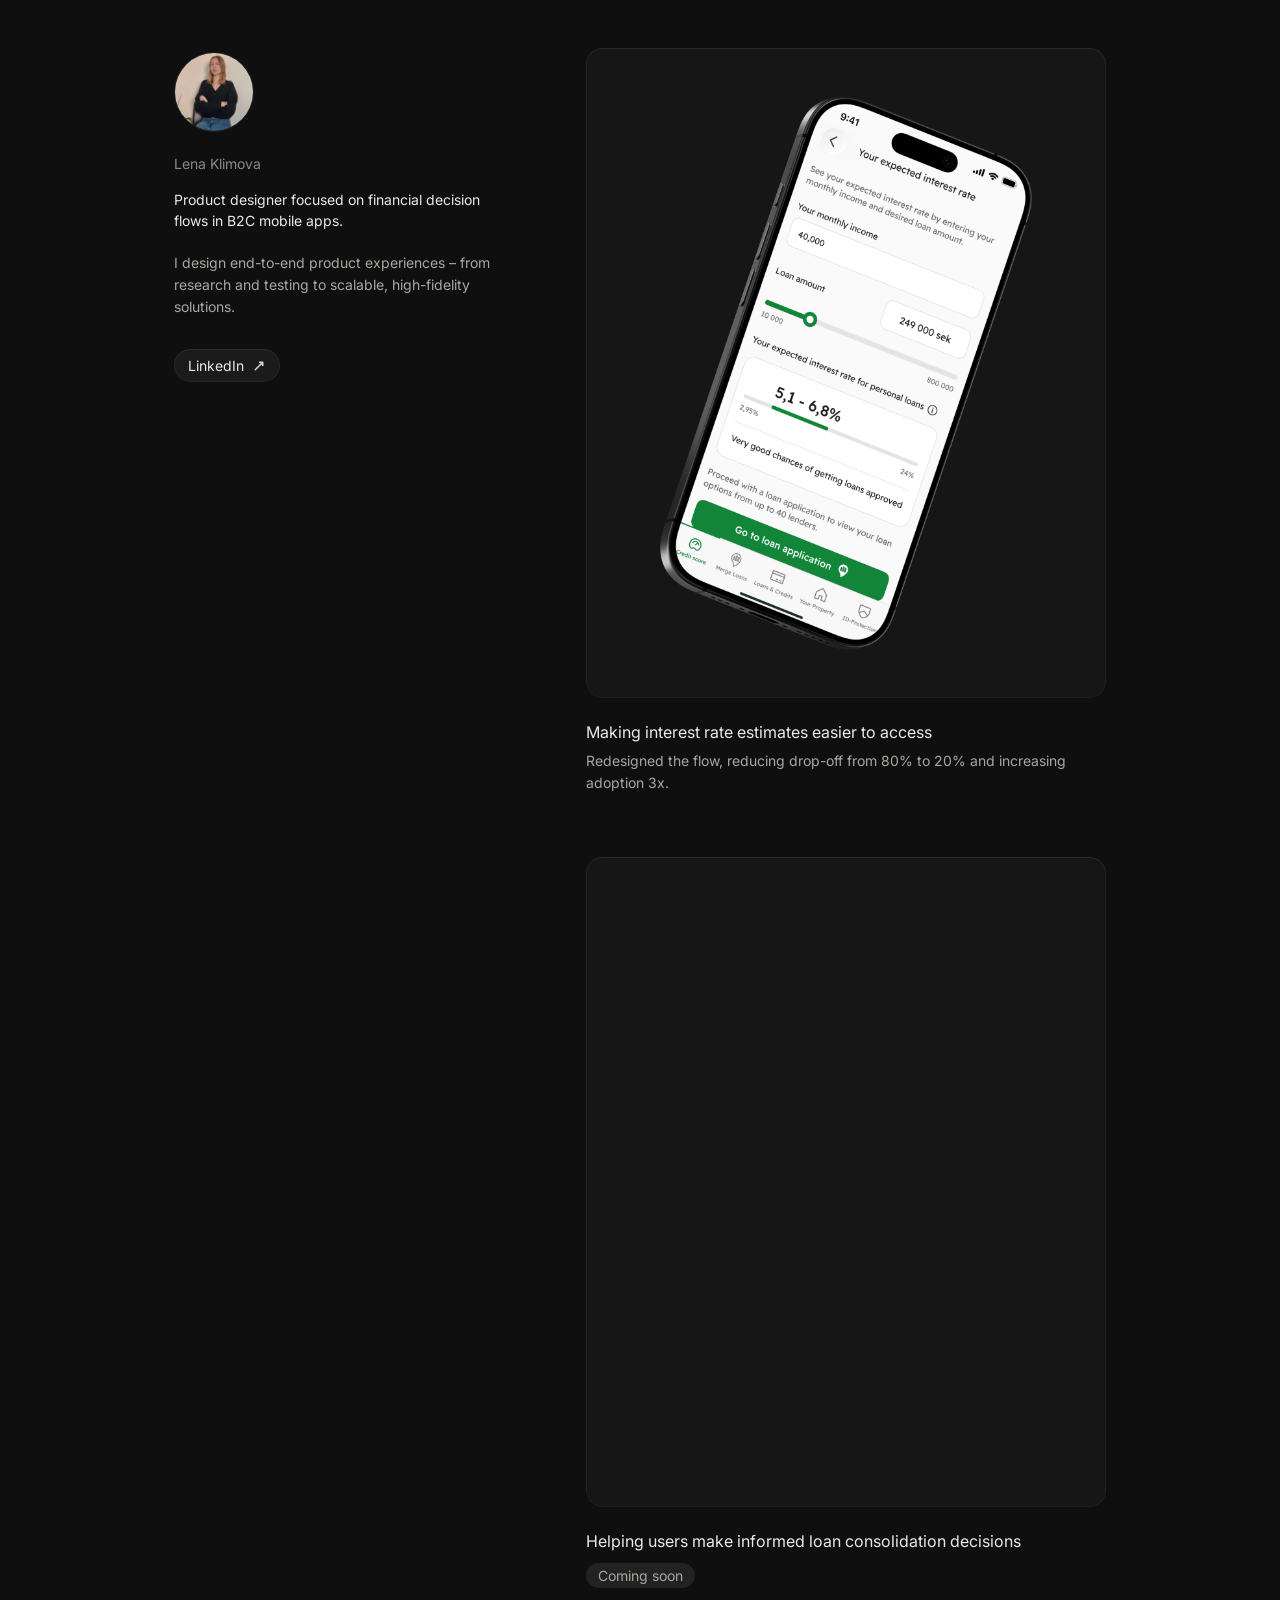
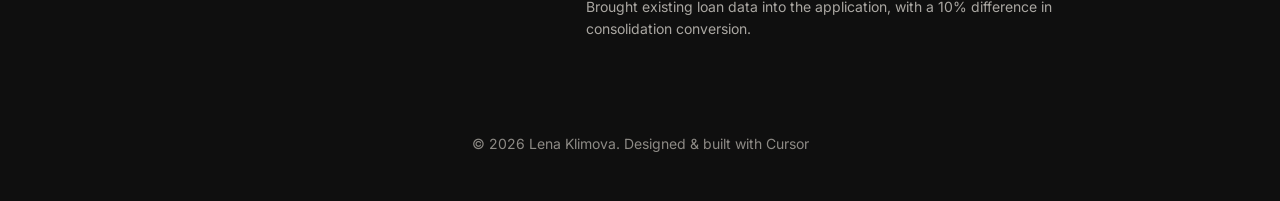
==== commit 3cf38b03: "Remove the landing navigation so the bio is the only name. Co-authored-by: Cursor <cursoragent@curso" ====
--- a/index.html
+++ b/index.html
@@ -8,13 +8,9 @@
   <!-- Google Fonts (Inter) -->
   <link href="https://fonts.googleapis.com/css2?family=Inter:wght@400;500;600&display=swap" rel="stylesheet">
 
-  <link rel="stylesheet" href="styles.css?v=124" />
+  <link rel="stylesheet" href="styles.css?v=125" />
 </head>
 <body class="preload home">
-
-  <nav class="nav">
-    <a href="/lena-portfolio/" class="nav-logo">Lena Klimova</a>
-  </nav>
 
   <main class="home-shell">
     <aside class="home-bio">
@@ -26,9 +22,8 @@
       </p>
       <a href="https://www.linkedin.com/in/lena-klimova-8a553314b/" target="_blank" rel="noopener noreferrer" class="button">
         LinkedIn
-        <svg viewBox="0 0 24 24" fill="none">
-          <path d="M9.46484 6.96484L15.5359 6.96485C16.0882 6.96485 16.5359 7.41257 16.5359 7.96485L16.5359 14.0359" stroke="currentColor" stroke-width="1.5" stroke-linecap="round"/>
-          <path d="M6.96484 16.4648L15.4648 7.96484" stroke="currentColor" stroke-width="1.8" stroke-linecap="round"/>
+        <svg viewBox="0 0 14 14" fill="none" aria-hidden="true">
+          <path d="M3.25 10.75 10.75 3.25M7.5 3.25H10.75V6.5" stroke="currentColor" stroke-width="1.5" stroke-linecap="round" stroke-linejoin="round"/>
         </svg>
       </a>
     </aside>
--- a/styles.css
+++ b/styles.css
@@ -307,7 +307,7 @@
 
 .home-bio {
   position: sticky;
-  top: 96px;
+  top: 48px;
   display: flex;
   flex-direction: column;
   align-items: flex-start;
@@ -350,8 +350,8 @@
 }
 
 .home-bio .button svg {
-  width: 16px;
-  height: 16px;
+  width: 14px;
+  height: 14px;
 }
 
 .home .footer {
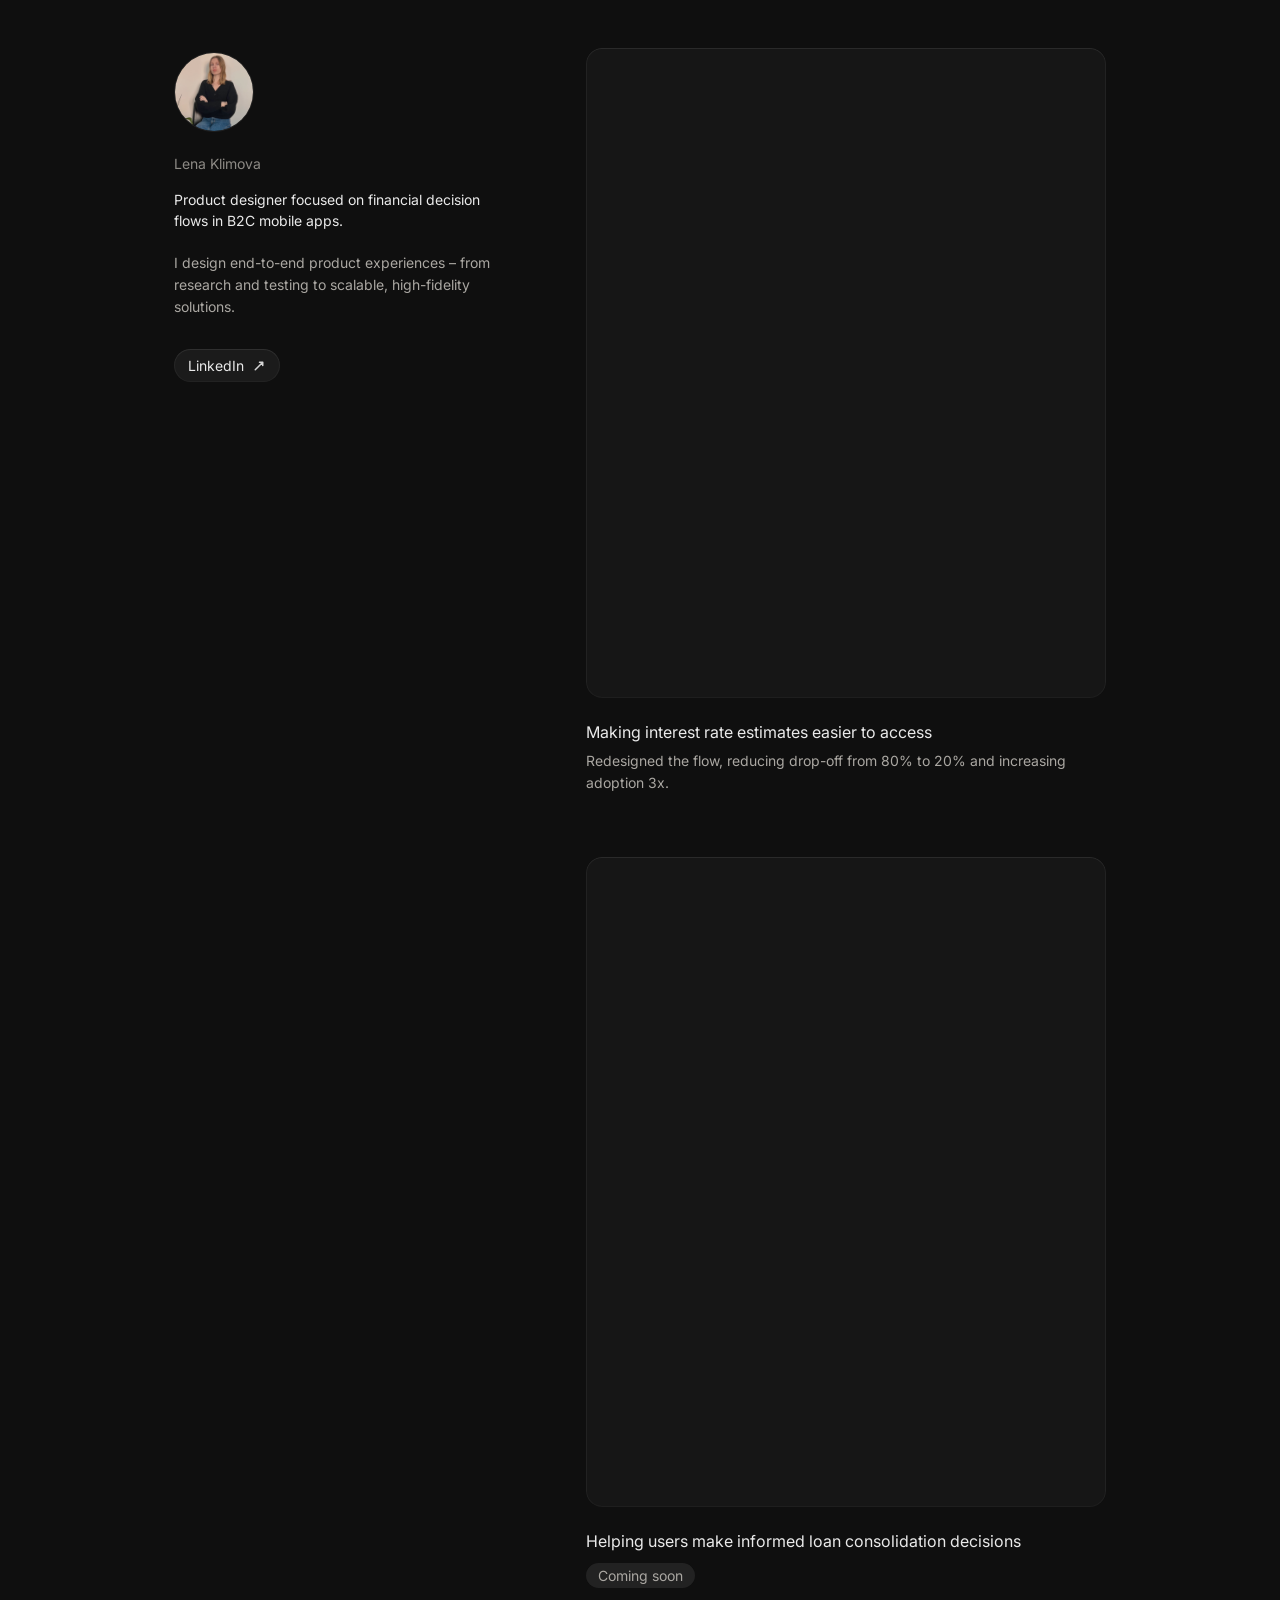
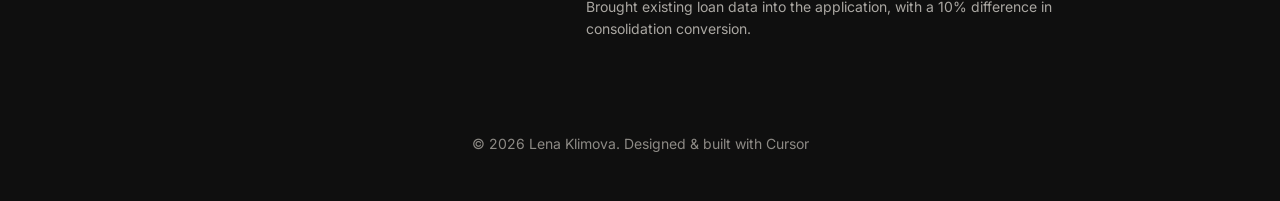
==== commit 920fec95: "Add the new case cover videos to the landing. Both phones use the closer recordings, at the same siz" ====
--- a/index.html
+++ b/index.html
@@ -8,7 +8,7 @@
   <!-- Google Fonts (Inter) -->
   <link href="https://fonts.googleapis.com/css2?family=Inter:wght@400;500;600&display=swap" rel="stylesheet">
 
-  <link rel="stylesheet" href="styles.css?v=125" />
+  <link rel="stylesheet" href="styles.css?v=132" />
 </head>
 <body class="preload home">
 
@@ -33,7 +33,9 @@
       <article class="home-entry case reveal-group">
         <a href="case-irm-kreddy.html" class="home-entry-link reveal">
           <div class="case-card home-preview">
-            <img src="images/case/irm/irm-cover.png?v=trim" alt="Interest rate estimation in Kreddy" class="home-preview-cover" />
+            <div class="home-preview-media">
+              <video class="home-preview-cover" src="images/case/irm/irm-card-cover.mp4?v=2" autoplay muted loop playsinline preload="auto" aria-label="Interest rate estimation in Kreddy"></video>
+            </div>
           </div>
           <h2 class="home-entry-title">Making interest rate estimates easier to access</h2>
           <p class="home-entry-subtext">
@@ -45,7 +47,9 @@
       <article class="home-entry case reveal-group">
         <div class="home-entry-link home-entry-static reveal">
           <div class="case-card home-preview">
-            <video class="home-preview-cover" src="images/case/loan/uc-cover.mp4?v=h264" autoplay muted loop playsinline preload="auto" aria-label="Loan consolidation in Kreddy"></video>
+            <div class="home-preview-media">
+              <video class="home-preview-cover" src="images/case/loan/uc-card-cover.mp4?v=1" autoplay muted loop playsinline preload="auto" aria-label="Loan consolidation in Kreddy"></video>
+            </div>
           </div>
           <h2 class="home-entry-title">Helping users make informed loan consolidation decisions</h2>
           <span class="case-badge">Coming soon</span>
@@ -62,6 +66,6 @@
     <p class="text-small">© 2026 Lena Klimova. Designed & built with Cursor</p>
   </footer>
 
-  <script src="script.js?v=57"></script>
+  <script src="script.js?v=60"></script>
 </body>
 </html>
--- a/styles.css
+++ b/styles.css
@@ -131,58 +131,68 @@
   transform: translateY(8px);
 }
 
-  /* NAV */
-  
+  /* NAV: a small glass pill on case pages. The landing has no nav. */
+
   .nav {
-    position: sticky;
-    top: 0;
-    left: 0;
-    width: 100%;
+    position: relative;
     z-index: 1000;
     box-sizing: border-box;
-    height: 72px;
-    display: flex;
-    align-items: center;
-    padding: 0 48px;
-    font-weight: var(--weight-regular);
-    background: rgba(15, 15, 15, 0.35);
+    width: min(1100px, calc(100% - 40px));
+    height: 80px;
+    margin: 0 auto;
+    padding: 0;
+    background: transparent;
     border: none;
     box-shadow: none;
-    backdrop-filter: blur(20px);
-    -webkit-backdrop-filter: blur(20px);
-    transition: background 0.3s ease;
-  }
-
-  .nav.scrolled {
-    background: rgba(15, 15, 15, 0.4);
-  }
-
-  .nav::after {
-    content: "";
-    position: absolute;
-    left: 0;
-    right: 0;
-    bottom: -40px;
-    height: 40px;
-    background: linear-gradient(
-      to bottom,
-      rgba(15, 15, 15, 0.25),
-      rgba(15, 15, 15, 0.12),
-      rgba(15, 15, 15, 0)
-    );
     pointer-events: none;
   }
-  
+
   .nav-logo {
-    font-size: 16px;
-    color: inherit;
+    position: fixed;
+    top: 24px;
+    left: max(20px, calc(50vw - 530px));
+    z-index: 1000;
+    display: inline-flex;
+    align-items: center;
+    height: 44px;
+    padding: 0 16px;
+    border-radius: 999px;
+    font-size: 14px;
+    line-height: 1;
+    letter-spacing: 0.01em;
+    color: #fff;
     text-decoration: none;
     cursor: pointer;
-    transition: opacity 0.2s ease;
+    pointer-events: auto;
+    background: rgba(207, 207, 207, 0.11);
+    -webkit-backdrop-filter: blur(16px);
+    backdrop-filter: blur(16px);
+    box-shadow: none;
+    transition:
+      transform 140ms cubic-bezier(0.23, 1, 0.32, 1),
+      background-color 140ms ease;
   }
 
   .nav-logo:hover {
-    opacity: 0.8;
+    background: rgba(207, 207, 207, 0.18);
+  }
+
+  .nav-logo:active {
+    transform: scale(0.97);
+  }
+
+  @media (prefers-reduced-transparency: reduce) {
+    .nav-logo {
+      background: #2a2a2a;
+      -webkit-backdrop-filter: none;
+      backdrop-filter: none;
+    }
+  }
+
+  @media (prefers-reduced-motion: reduce) {
+    .nav-logo:active {
+      transform: none;
+    }
   }
 
   /* HOME: work column + sticky bio */
@@ -238,24 +248,44 @@
   pointer-events: none;
 }
 
-.home .case-card.home-preview:has(video.home-preview-cover) {
+.home .case-card.home-preview:has(.home-preview-cover) {
+  padding: 32px 20px;
+}
+
+.home .case-card.home-preview:has(.home-preview-media) {
+  display: grid;
+}
+
+.home-preview-media {
+  min-width: 0;
+  min-height: 0;
+  overflow: hidden;
   display: flex;
   align-items: center;
   justify-content: center;
-  overflow: hidden;
 }
 
 .home .case-card.home-preview video.home-preview-cover {
+  position: relative;
   width: auto;
-  height: 139%;
   max-width: none;
   flex: 0 0 auto;
   object-fit: fill;
-  transform: translateY(12px);
-}
-
-.home .case-card.home-preview:has(.home-preview-cover) {
-  padding: 48px 20px;
+  left: 0;
+  top: 0;
+}
+
+/* Phone occupies a different slice of each 16:9 frame. Scale and shift
+   so both devices match in height and sit centered in the card.
+   script.js snaps these to device pixels so the picture is not resampled. */
+.home .case-card.home-preview video.home-preview-cover[src*="irm-card-cover"] {
+  height: 109.93%;
+  top: 0;
+}
+
+.home .case-card.home-preview video.home-preview-cover[src*="uc-card-cover"] {
+  height: 109.93%;
+  top: 0;
 }
 
 .home-entry-title {
@@ -462,7 +492,7 @@
 .case-page {
   max-width: 1100px;
   margin: 0 auto;
-  padding: 96px 20px 80px;
+  padding: 20px 20px 80px;
   overflow-x: clip;
 }
 
@@ -1569,7 +1599,12 @@
 
 @media (max-width: 900px) {
   .nav {
-    padding: 0 24px;
+    height: 72px;
+    padding: 0;
+  }
+
+  .nav-logo {
+    top: 16px;
   }
 
   .home-shell {
@@ -1587,7 +1622,7 @@
   }
 
   .case-page {
-    padding-top: 72px;
+    padding-top: 20px;
     padding-bottom: 64px;
   }
 
@@ -1682,8 +1717,14 @@
   }
 
   .nav {
-    height: 64px;
-    padding: 0 16px;
+    width: calc(100% - 32px);
+    height: 68px;
+    padding: 0;
+  }
+
+  .nav-logo {
+    top: 16px;
+    left: 16px;
   }
 
   .home-shell {
@@ -1735,7 +1776,7 @@
   }
 
   .case-page {
-    padding: 48px 16px 56px;
+    padding: 24px 16px 56px;
   }
 
   .case-section {
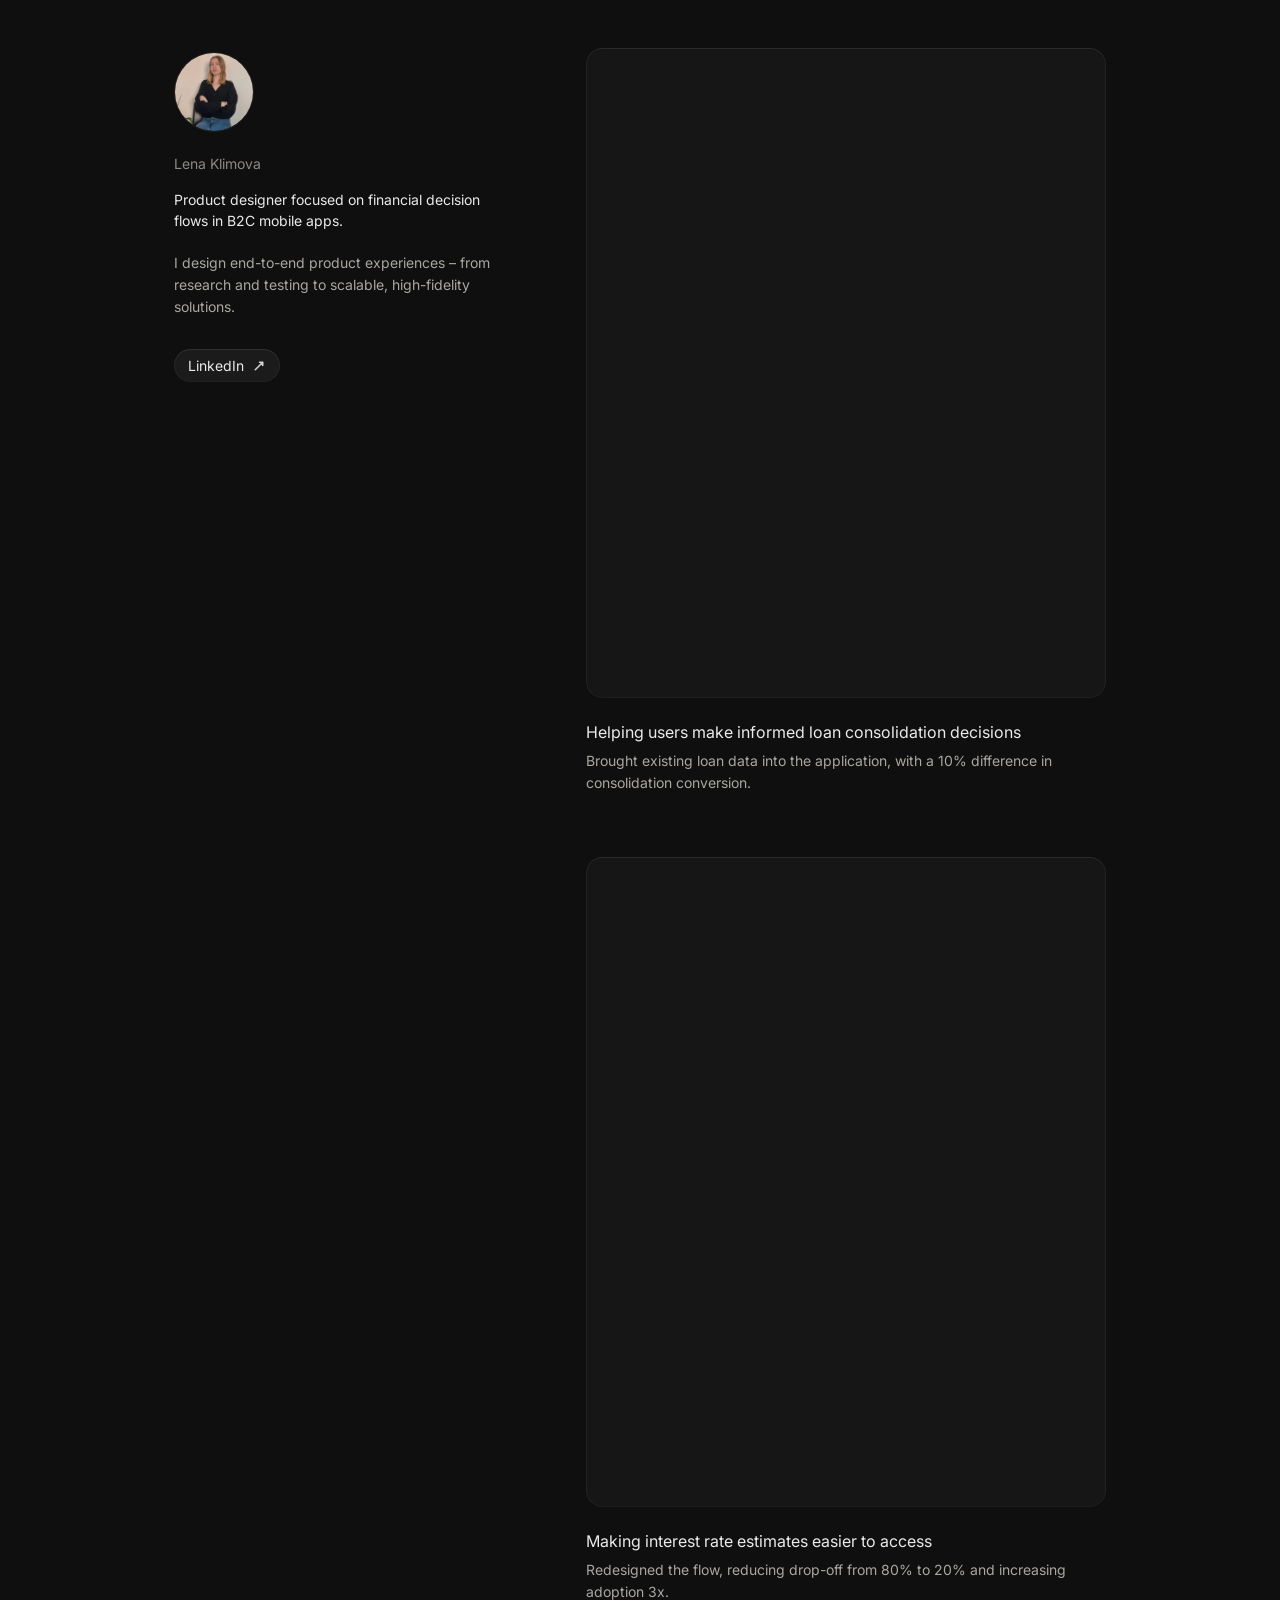
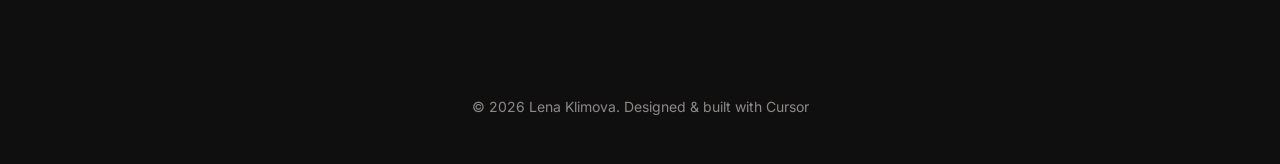
==== commit e5689c07: "Publish the loan consolidation case and lead the landing with it. Co-authored-by: Cursor <cursoragen" ====
--- a/index.html
+++ b/index.html
@@ -8,7 +8,7 @@
   <!-- Google Fonts (Inter) -->
   <link href="https://fonts.googleapis.com/css2?family=Inter:wght@400;500;600&display=swap" rel="stylesheet">
 
-  <link rel="stylesheet" href="styles.css?v=132" />
+  <link rel="stylesheet" href="styles.css?v=158" />
 </head>
 <body class="preload home">
 
@@ -31,10 +31,24 @@
     <div class="home-work">
 
       <article class="home-entry case reveal-group">
+        <a href="case-loan-consolidation-kreddy.html" class="home-entry-link reveal">
+          <div class="case-card home-preview">
+            <div class="home-preview-media">
+              <video class="home-preview-cover" src="images/case/loan/uc-card-cover.mp4?v=1" autoplay muted loop playsinline preload="auto" aria-label="Loan consolidation in Kreddy"></video>
+            </div>
+          </div>
+          <h2 class="home-entry-title">Helping users make informed loan consolidation decisions</h2>
+          <p class="home-entry-subtext">
+            Brought existing loan data into the application, with a 10% difference in consolidation conversion.
+          </p>
+        </a>
+      </article>
+
+      <article class="home-entry case reveal-group">
         <a href="case-irm-kreddy.html" class="home-entry-link reveal">
           <div class="case-card home-preview">
             <div class="home-preview-media">
-              <video class="home-preview-cover" src="images/case/irm/irm-card-cover.mp4?v=2" autoplay muted loop playsinline preload="auto" aria-label="Interest rate estimation in Kreddy"></video>
+              <video class="home-preview-cover" src="images/case/irm/irm-card-cover.mp4?v=3" autoplay muted loop playsinline preload="auto" aria-label="Interest rate estimation in Kreddy"></video>
             </div>
           </div>
           <h2 class="home-entry-title">Making interest rate estimates easier to access</h2>
@@ -44,21 +58,6 @@
         </a>
       </article>
 
-      <article class="home-entry case reveal-group">
-        <div class="home-entry-link home-entry-static reveal">
-          <div class="case-card home-preview">
-            <div class="home-preview-media">
-              <video class="home-preview-cover" src="images/case/loan/uc-card-cover.mp4?v=1" autoplay muted loop playsinline preload="auto" aria-label="Loan consolidation in Kreddy"></video>
-            </div>
-          </div>
-          <h2 class="home-entry-title">Helping users make informed loan consolidation decisions</h2>
-          <span class="case-badge">Coming soon</span>
-          <p class="home-entry-subtext">
-            Brought existing loan data into the application, with a 10% difference in consolidation conversion.
-          </p>
-        </div>
-      </article>
-
     </div>
   </main>
 
@@ -66,6 +65,6 @@
     <p class="text-small">© 2026 Lena Klimova. Designed & built with Cursor</p>
   </footer>
 
-  <script src="script.js?v=60"></script>
+  <script src="script.js?v=64"></script>
 </body>
 </html>
--- a/styles.css
+++ b/styles.css
@@ -151,6 +151,7 @@
     position: fixed;
     top: 24px;
     left: max(20px, calc(50vw - 530px));
+    right: auto;
     z-index: 1000;
     display: inline-flex;
     align-items: center;
@@ -169,8 +170,9 @@
     backdrop-filter: blur(16px);
     box-shadow: none;
     transition:
-      transform 140ms cubic-bezier(0.23, 1, 0.32, 1),
-      background-color 140ms ease;
+      transform 180ms cubic-bezier(0.23, 1, 0.32, 1),
+      background-color 140ms ease,
+      opacity 180ms cubic-bezier(0.23, 1, 0.32, 1);
   }
 
   .nav-logo:hover {
@@ -179,6 +181,12 @@
 
   .nav-logo:active {
     transform: scale(0.97);
+  }
+
+  .nav-logo.is-away {
+    opacity: 0;
+    transform: translateY(-8px);
+    pointer-events: none;
   }
 
   @media (prefers-reduced-transparency: reduce) {
@@ -190,7 +198,8 @@
   }
 
   @media (prefers-reduced-motion: reduce) {
-    .nav-logo:active {
+    .nav-logo:active,
+    .nav-logo.is-away {
       transform: none;
     }
   }
@@ -1289,6 +1298,77 @@
 .case-image--placeholder {
   aspect-ratio: 2200 / 1280;
   background-color: var(--surface-fill);
+}
+
+.case-image--clear {
+  background-color: transparent;
+}
+
+.previous-experience {
+  display: flex;
+  align-items: center;
+  justify-content: center;
+  gap: 48px;
+  padding: 48px 40px;
+  aspect-ratio: auto;
+  background-color: var(--surface-fill);
+}
+
+.previous-experience img {
+  flex: 0 1 auto;
+  width: auto;
+  max-width: 280px;
+  height: auto;
+  border-radius: 0;
+}
+
+.case-page .hero-image.previous-experience {
+  height: auto;
+  background-image: none;
+}
+
+.early-exploration {
+  display: flex;
+  align-items: flex-start;
+  justify-content: center;
+  gap: 36px;
+  padding: 0;
+  aspect-ratio: auto;
+  background-color: transparent;
+}
+
+.early-exploration img {
+  flex: 0 1 auto;
+  width: auto;
+  max-width: 240px;
+  height: auto;
+  border-radius: 20px;
+}
+
+@media (max-width: 700px) {
+  .previous-experience {
+    gap: 24px;
+    padding: 32px 16px;
+  }
+
+  .previous-experience img {
+    max-width: none;
+    flex: 1 1 0;
+    min-width: 0;
+  }
+
+  .early-exploration {
+    flex-direction: column;
+    align-items: center;
+    gap: 32px;
+    padding: 0;
+  }
+
+  .early-exploration img {
+    flex: none;
+    width: 100%;
+    max-width: 240px;
+  }
 }
 
 .compare-columns {
@@ -1541,6 +1621,7 @@
   box-shadow: var(--surface-stroke);
 }
 
+.case-image.case-image--clear::after,
 .compare-column .case-image::after {
   content: none;
 }
@@ -1578,6 +1659,15 @@
     opacity: 1;
     transform: none;
     animation: none;
+  }
+
+  .experiment-toggle-icon,
+  .experiment-toggle-icon svg {
+    transition: none;
+  }
+
+  .experiment-toggle:active .experiment-toggle-icon {
+    transform: none;
   }
 }
 
@@ -1725,6 +1815,7 @@
   .nav-logo {
     top: 16px;
     left: 16px;
+    right: auto;
   }
 
   .home-shell {
@@ -1911,161 +2002,183 @@
   }
 }
 
-/* Experiment & results: grouped editorial layout. */
+/* Experiment results: metrics first, supporting detail on demand. */
 .case-content.experiment {
-  max-width: 900px;
-}
-
+  gap: 40px;
+}
+
+.case-content.experiment .text-title,
 .case-content.experiment p,
-.case-content.experiment ul {
-  max-width: 900px;
-}
-
-.experiment .section-kicker {
-  margin-bottom: 8px;
-  font-size: 18px;
-}
-
-.experiment .section-kicker:has(+ .experiment-meta) {
-  margin-bottom: 14px;
-}
-
-.experiment .section-kicker:has(+ .impact-metrics) {
-  margin-bottom: 24px;
-}
-
-.experiment .text-title + .section-kicker {
-  margin-top: 16px;
-}
-
-.experiment .text-body + .section-kicker,
-.experiment .experiment-meta + .section-kicker {
-  margin-top: 24px;
-}
-
-.experiment .text-body + .experiment-outcome {
-  margin-top: 24px;
-}
-
-.experiment .experiment-method {
-  margin: 0 0 6px;
+.case-content.experiment .section-subheading {
+  margin: 0;
+}
+
+.experiment-metrics,
+.experiment-meta {
+  display: flex;
+  flex-direction: row;
+  flex-wrap: nowrap;
+  align-items: flex-start;
+}
+
+.experiment-metrics {
+  gap: 88px;
+}
+
+.experiment-metric,
+.experiment-fact {
+  display: flex;
+  flex-direction: column;
+  align-items: flex-start;
+}
+
+.experiment-metric {
+  flex: none;
+}
+
+.experiment-metric,
+.experiment-fact {
+  gap: 4px;
+}
+
+.experiment-details > .experiment-fact {
+  gap: 8px;
+}
+
+.case-content.experiment p.experiment-figure {
+  margin: 0;
+  color: var(--text-primary);
+  font-family: var(--font-family);
+  font-size: var(--text-hero);
+  font-weight: var(--weight-regular);
+  line-height: 1;
+  letter-spacing: -0.01em;
+  font-variant-numeric: tabular-nums;
+  white-space: nowrap;
+}
+
+.experiment-body,
+.experiment-details,
+.experiment-notes {
+  display: flex;
+  flex-direction: column;
+  align-items: flex-start;
+}
+
+.experiment-body,
+.experiment-details {
+  gap: 24px;
+  width: 100%;
+}
+
+.experiment-details[hidden] {
+  display: none;
+}
+
+.experiment-meta {
+  justify-content: space-between;
+  gap: 32px;
+  width: 100%;
+}
+
+.experiment-meta .experiment-fact {
+  flex: 1 1 0;
+  min-width: 0;
+}
+
+.experiment-meta .section-subheading {
+  white-space: nowrap;
+}
+
+.case-content.experiment p.section-subheading {
+  margin: 0;
   color: var(--text-primary);
   font-size: var(--text-body);
   font-weight: var(--weight-medium);
+  line-height: var(--lh-heading);
   font-variant-numeric: tabular-nums;
-  line-height: var(--lh-heading);
-}
-
-.experiment .experiment-method + .text-body {
-  margin-bottom: 0;
-}
-
-.experiment-meta {
-  display: grid;
-  grid-template-columns: repeat(3, minmax(0, 1fr));
-  column-gap: 32px;
-  align-items: start;
-  margin: 0;
-  padding: 0;
-}
-
-.experiment-meta div {
-  display: flex;
-  flex-direction: column;
-  min-width: 0;
-}
-
-.experiment-meta-value {
-  margin: 0;
-  color: var(--text-tertiary);
-  font-size: var(--text-small);
-  font-weight: var(--weight-regular);
-  line-height: 1.4;
-}
-
-.experiment .impact-metrics {
-  display: flex;
-  flex-direction: column;
-  align-items: flex-start;
-  gap: 0;
-  margin: 0;
-}
-
-.experiment .section-kicker + .impact-metrics {
-  margin-top: 0;
-}
-
-.experiment .text-hero {
-  margin: 0;
-  color: var(--text-primary);
-  font-size: var(--text-hero);
-  font-weight: var(--weight-regular);
-  font-variant-numeric: tabular-nums;
-  line-height: 1.05;
-  letter-spacing: -0.02em;
-}
-
-.experiment .experiment-result .text-body {
-  margin: 6px 0 0;
-}
-
-.experiment .experiment-delta {
-  display: flex;
-  align-items: baseline;
-  gap: 8px;
-  margin: 12px 0 0;
-  color: var(--text-secondary);
-  font-size: var(--text-body);
-  font-weight: var(--weight-regular);
-  line-height: var(--lh-heading);
-}
-
-.experiment-delta-value {
-  color: var(--text-primary);
-  font-size: 20px;
-  font-weight: var(--weight-medium);
-  font-variant-numeric: tabular-nums;
-  letter-spacing: -0.01em;
-}
-
-.experiment-outcome {
-  display: grid;
-  grid-template-columns: minmax(0, 1fr) minmax(0, 1fr);
-  column-gap: 48px;
-  align-items: start;
-}
-
-.experiment-outcome .section-kicker {
-  margin-top: 0;
-}
-
-.experiment .experiment-note-label {
-  margin: 0 0 10px;
-  color: var(--text-tertiary);
-  font-family: var(--font-family);
-  font-size: var(--text-small);
-  font-weight: var(--weight-regular);
-  line-height: var(--lh-normal);
-}
-
-.experiment .experiment-note {
-  max-width: none;
-  margin: 0;
+}
+
+.experiment .text-body {
   color: var(--text-secondary);
   font-size: var(--text-body);
   font-weight: var(--weight-regular);
   line-height: var(--lh-body);
 }
 
-.experiment .experiment-note + .experiment-note {
-  margin-top: 8px;
-  margin-bottom: 0;
+.experiment-notes {
+  gap: 8px;
+}
+
+.experiment-toggle {
+  display: inline-flex;
+  align-items: center;
+  gap: 12px;
+  margin: 0;
+  padding: 0;
+  border: 0;
+  background: none;
+  color: var(--text-primary);
+  font-family: var(--font-family);
+  font-size: var(--text-body);
+  font-weight: var(--weight-regular);
+  line-height: var(--lh-heading);
+  cursor: pointer;
+}
+
+.experiment-toggle-icon {
+  display: flex;
+  align-items: center;
+  justify-content: center;
+  width: 32px;
+  height: 32px;
+  border-radius: 999px;
+  background: rgba(207, 207, 207, 0.11);
+  -webkit-backdrop-filter: blur(16px);
+  backdrop-filter: blur(16px);
+  color: #fff;
+  flex: none;
+  transition:
+    transform 140ms cubic-bezier(0.23, 1, 0.32, 1),
+    background-color 140ms ease;
+}
+
+.experiment-toggle-icon svg {
+  display: block;
+  transition: transform var(--motion-duration) var(--motion-ease);
+}
+
+.experiment-toggle[aria-expanded="true"] .experiment-toggle-icon svg {
+  transform: rotate(180deg);
+}
+
+.experiment-toggle:hover .experiment-toggle-icon {
+  background: rgba(207, 207, 207, 0.18);
+}
+
+.experiment-toggle:active .experiment-toggle-icon {
+  transform: scale(0.97);
+}
+
+@media (prefers-reduced-transparency: reduce) {
+  .experiment-toggle-icon {
+    background: #2a2a2a;
+    -webkit-backdrop-filter: none;
+    backdrop-filter: none;
+  }
+}
+
+.experiment-toggle:focus-visible {
+  outline: 1px solid var(--text-secondary);
+  outline-offset: 4px;
+  border-radius: 16px;
 }
 
 @media (max-width: 700px) {
-  .experiment-outcome {
-    grid-template-columns: 1fr;
-    row-gap: 24px;
+  .experiment-metrics,
+  .experiment-meta {
+    flex-direction: column;
+    gap: 32px;
   }
 }
 
